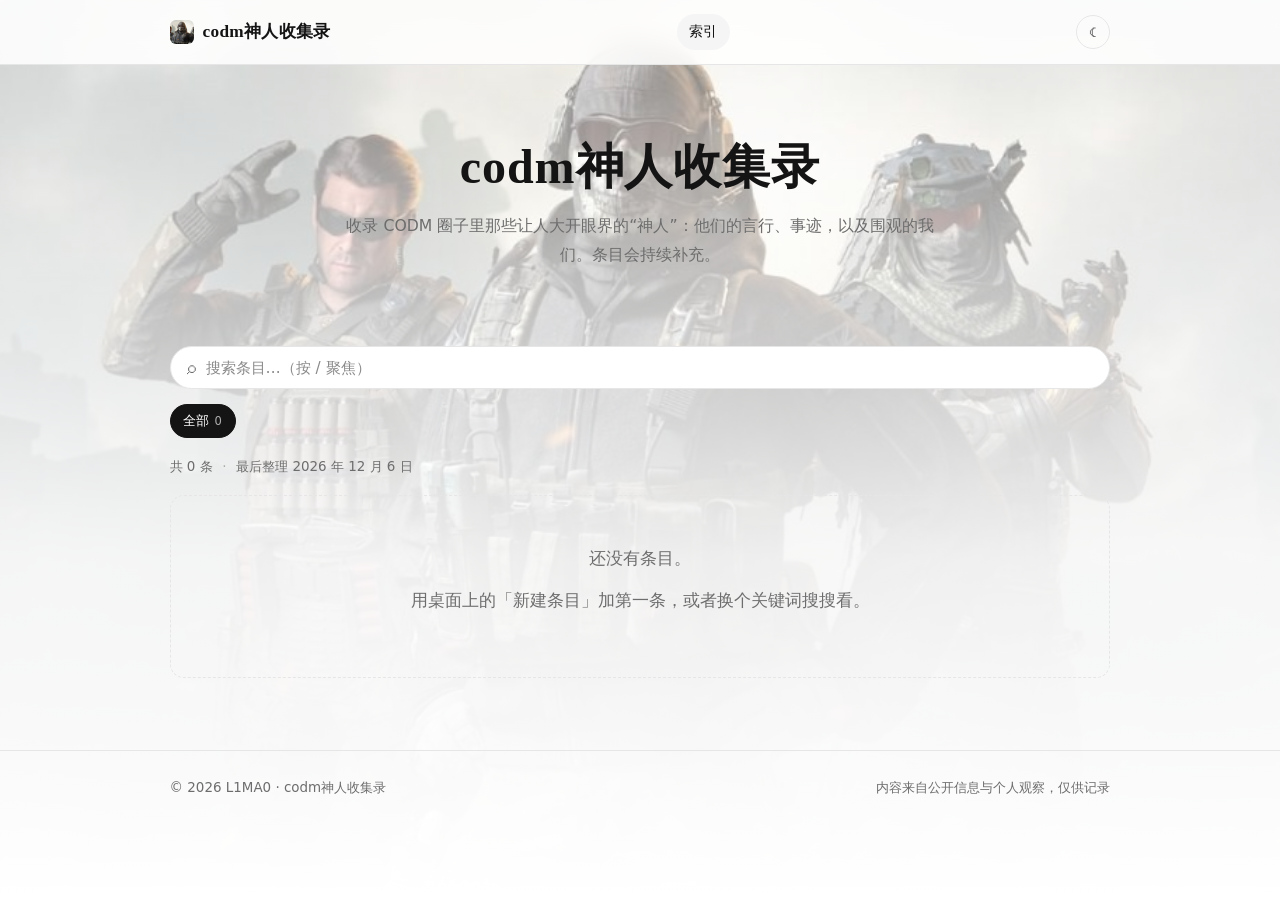
==== codm/index.html @ ee38b470 "维基迁移到 /codm/，旧 /wiki/ 地址自动跳转" ====
<!DOCTYPE html>
<html lang="zh-CN" data-theme="light">
<head>
  <meta charset="utf-8">
  <meta name="viewport" content="width=device-width, initial-scale=1">
  <title>codm神人收集录</title>
  <meta name="description" content="收录 CODM 圈子里那些让人大开眼界的“神人”与事迹。">
  <meta name="author" content="L1MA0">
  <meta property="og:type" content="website">
  <meta property="og:title" content="codm神人收集录">
  <meta property="og:description" content="收录 CODM 圈子里那些让人大开眼界的“神人”与事迹。">
  <link rel="icon" href="assets/images/codm-32.png" sizes="32x32" type="image/png">
  <link rel="icon" href="assets/images/codm-16.png" sizes="16x16" type="image/png">
  <link rel="shortcut icon" href="assets/images/codm.ico">
  <link rel="apple-touch-icon" href="assets/images/codm-180.png">
  <link rel="stylesheet" href="assets/css/codm.css?v=3">
  <script>
    (function () {
      try {
        var t = localStorage.getItem("theme");
        if (!t) {
          t = window.matchMedia("(prefers-color-scheme: dark)").matches ? "dark" : "light";
        }
        document.documentElement.setAttribute("data-theme", t);
      } catch (e) {}
    })();
  </script>
</head>
<body>

  <header class="site-header">
    <div class="shell header-inner">
      <a class="brand" href="#/">
        <img src="assets/images/codm-32.png" alt="">
        <span>codm神人收集录</span>
      </a>
      <nav class="site-nav" aria-label="主导航">
        <ul>
          <li><a href="#/" data-nav="home">索引</a></li>
        </ul>
      </nav>
      <button class="theme-toggle" type="button" aria-label="切换主题">☾</button>
    </div>
  </header>

  <main class="shell" id="app">
    <!-- 内容由 wiki.js 渲染 -->
  </main>

  <footer class="site-footer">
    <div class="shell footer-inner">
      <span>© <span data-year>2026</span> L1MA0 · codm神人收集录</span>
      <span>内容来自公开信息与个人观察，仅供记录</span>
    </div>
  </footer>

  <script src="assets/js/entries.js?v=3"></script>
  <script src="assets/js/codm.js?v=3"></script>
</body>
</html>
---- codm/assets/css/codm.css ----
/* ==========================================================================
   codm神人收集录 —— 维基样式
   配色只改 :root 和 html[data-theme="dark"] 里的变量。
   ========================================================================== */

:root {
  --bg: #ffffff;
  --bg-soft: #f5f5f5;
  --card: #ffffff;
  --text: #141414;
  --text-soft: #6d6d6d;
  --line: #e6e6e6;
  --accent: #141414;
  --accent-soft: #ededed;
  --shadow: 0 8px 24px rgba(0, 0, 0, 0.06);

  /* 背景图 + 白色蒙版 */
  --bg-image: url("../images/bg.jpg");
  --header-bg: rgba(255, 255, 255, 0.86);

  --radius: 14px;
  --shell: 62rem;

  --font-sans: system-ui, -apple-system, "Segoe UI", "PingFang SC",
    "Hiragino Sans GB", "Microsoft YaHei", "Source Han Sans SC", sans-serif;
  --font-serif: Georgia, "Songti SC", "Noto Serif SC", "SimSun", serif;
  --font-mono: ui-monospace, SFMono-Regular, Consolas, "Liberation Mono", monospace;
}

html[data-theme="dark"] {
  --bg: #0f0f10;
  --bg-soft: #1a1a1c;
  --card: #161618;
  --text: #f2f2f2;
  --text-soft: #9b9b9b;
  --line: #2a2a2c;
  --accent: #f2f2f2;
  --accent-soft: #262628;
  --shadow: 0 10px 28px rgba(0, 0, 0, 0.45);
  --header-bg: rgba(15, 15, 16, 0.86);
}

/* ============================ 基础 ============================ */

*,
*::before,
*::after {
  box-sizing: border-box;
}

html {
  -webkit-text-size-adjust: 100%;
  scroll-behavior: smooth;
}

body {
  margin: 0;
  background-color: var(--bg);
  background-image:
    linear-gradient(
      180deg,
      rgba(255, 255, 255, 0.42) 0%,
      rgba(255, 255, 255, 0.72) 30%,
      rgba(255, 255, 255, 0.93) 62%,
      #ffffff 100%
    ),
    var(--bg-image);
  background-size: cover, cover;
  background-position: center top, center top;
  background-repeat: no-repeat, no-repeat;
  background-attachment: fixed, fixed;
  color: var(--text);
  font-family: var(--font-sans);
  font-size: 17px;
  line-height: 1.75;
  -webkit-font-smoothing: antialiased;
  transition: background-color 0.25s ease, color 0.25s ease;
}

html[data-theme="dark"] body {
  background-image:
    linear-gradient(
      180deg,
      rgba(10, 10, 11, 0.72) 0%,
      rgba(10, 10, 11, 0.88) 32%,
      rgba(10, 10, 11, 0.96) 60%,
      #0f0f10 100%
    ),
    var(--bg-image);
}

a {
  color: inherit;
  text-decoration: none;
}

img {
  max-width: 100%;
  height: auto;
  display: block;
}

::selection {
  background: var(--accent-soft);
  color: var(--text);
}

:focus-visible {
  outline: 2px solid var(--accent);
  outline-offset: 3px;
  border-radius: 4px;
}

.shell {
  width: 100%;
  max-width: var(--shell);
  margin: 0 auto;
  padding: 0 1.6rem;
}

/* ============================ 页头 ============================ */

.site-header {
  position: sticky;
  top: 0;
  z-index: 40;
  background: var(--header-bg);
  -webkit-backdrop-filter: saturate(180%) blur(12px);
  backdrop-filter: saturate(180%) blur(12px);
  border-bottom: 1px solid var(--line);
}

.header-inner {
  display: flex;
  align-items: center;
  justify-content: space-between;
  gap: 1.2rem;
  min-height: 4rem;
}

.brand {
  display: flex;
  align-items: center;
  gap: 0.55rem;
  font-family: var(--font-serif);
  font-size: 1.08rem;
  font-weight: 600;
  letter-spacing: 0.02em;
  white-space: nowrap;
}

.brand img {
  width: 24px;
  height: 24px;
  border-radius: 6px;
}

.site-nav ul {
  display: flex;
  gap: 0.2rem;
  margin: 0;
  padding: 0;
  list-style: none;
}

.site-nav a {
  display: inline-block;
  padding: 0.32rem 0.8rem;
  font-size: 0.9rem;
  color: var(--text-soft);
  border-radius: 999px;
  transition: background-color 0.15s ease, color 0.15s ease;
}

.site-nav a:hover,
.site-nav a[aria-current="page"] {
  color: var(--text);
  background: var(--bg-soft);
}

.theme-toggle {
  width: 2.15rem;
  height: 2.15rem;
  display: grid;
  place-items: center;
  flex: none;
  font-size: 0.95rem;
  color: var(--text-soft);
  background: transparent;
  border: 1px solid var(--line);
  border-radius: 999px;
  cursor: pointer;
  transition: background-color 0.15s ease, color 0.15s ease;
}

.theme-toggle:hover {
  background: var(--bg-soft);
  color: var(--text);
}

/* ============================ 首页 ============================ */

.hero {
  padding: clamp(2.6rem, 7vw, 4.5rem) 0 clamp(1rem, 3vw, 1.6rem);
  text-align: center;
}

.hero h1 {
  margin: 0 0 0.9rem;
  font-family: var(--font-serif);
  font-size: clamp(2rem, 6vw, 3rem);
  font-weight: 600;
  line-height: 1.25;
  letter-spacing: 0.02em;
}

.hero p {
  max-width: 38rem;
  margin: 0 auto 1.4rem;
  color: var(--text-soft);
  font-size: 0.98rem;
  line-height: 1.85;
}

/* 猫娘计数（Moe-counter，失败自动换成 hits.sh 徽章） */
.cat-counter {
  display: flex;
  justify-content: center;
  margin: 0.4rem auto 0;
}

.cat-counter img {
  height: clamp(2.4rem, 5vw, 3rem);
  width: auto;
  border-radius: 6px;
  opacity: 0.96;
}

/* ============================ 工具栏 ============================ */

.toolbar {
  display: flex;
  align-items: center;
  gap: 0.75rem;
  margin: 1.8rem 0 0.9rem;
}

.search {
  display: flex;
  align-items: center;
  flex: 1;
  gap: 0.5rem;
  padding: 0 1rem;
  height: 2.7rem;
  background: var(--card);
  border: 1px solid var(--line);
  border-radius: 999px;
  transition: border-color 0.15s ease, box-shadow 0.15s ease;
}

.search:focus-within {
  border-color: var(--accent);
  box-shadow: 0 0 0 3px var(--accent-soft);
}

.search-icon {
  font-size: 1.1rem;
  color: var(--text-soft);
}

.search input {
  flex: 1;
  min-width: 0;
  font: inherit;
  font-size: 0.95rem;
  color: var(--text);
  background: none;
  border: 0;
  outline: none;
}

.search input::placeholder {
  color: var(--text-soft);
  opacity: 0.8;
}

/* 分类 chips */
.chips {
  display: flex;
  flex-wrap: wrap;
  gap: 0.45rem;
  margin-bottom: 1.1rem;
}

.chip {
  display: inline-flex;
  align-items: center;
  gap: 0.32rem;
  padding: 0.26rem 0.8rem;
  font-size: 0.84rem;
  color: var(--text-soft);
  border: 1px solid var(--line);
  border-radius: 999px;
  transition: color 0.15s ease, border-color 0.15s ease;
}

.chip:hover {
  color: var(--accent);
  border-color: var(--accent);
}

.chip.is-active {
  color: #fff;
  background: var(--accent);
  border-color: var(--accent);
}

html[data-theme="dark"] .chip.is-active {
  color: #1a1a21;
}

.chip-count {
  font-size: 0.72rem;
  opacity: 0.65;
}

/* ============================ 条目索引 ============================ */

.index-meta {
  display: flex;
  flex-wrap: wrap;
  align-items: center;
  gap: 0.6rem;
  margin: 0 0 1rem;
  font-size: 0.84rem;
  color: var(--text-soft);
}

.index-meta .sep {
  opacity: 0.5;
}

.index-group {
  margin-bottom: 1.6rem;
}

.index-letter {
  position: sticky;
  top: 4rem;
  z-index: 5;
  display: flex;
  align-items: center;
  gap: 0.7rem;
  margin: 0 0 0.4rem;
  padding: 0.35rem 0;
  font-size: 0.78rem;
  font-weight: 600;
  letter-spacing: 0.1em;
  color: var(--text-soft);
  background: var(--header-bg);
  -webkit-backdrop-filter: blur(8px);
  backdrop-filter: blur(8px);
}

.index-letter::after {
  content: "";
  flex: 1;
  height: 1px;
  background: var(--line);
}

.entry-list {
  margin: 0;
  padding: 0;
  list-style: none;
}

.entry-list li {
  border-bottom: 1px solid var(--line);
}

.entry-list a {
  display: block;
  padding: 0.75rem 0.2rem;
  transition: color 0.15s ease;
}

.entry-list a:hover {
  color: var(--accent);
}

.entry-name {
  font-family: var(--font-serif);
  font-size: 1.05rem;
  font-weight: 600;
}

.entry-desc {
  display: block;
  margin-top: 0.15rem;
  font-size: 0.86rem;
  line-height: 1.6;
  color: var(--text-soft);
}

.empty {
  padding: 3rem 1rem;
  text-align: center;
  color: var(--text-soft);
  border: 1px dashed var(--line);
  border-radius: var(--radius);
}

.empty p {
  margin: 0 0 0.8rem;
}

/* ============================ 条目页 ============================ */

.entry-page {
  max-width: 46rem;
  margin: 0 auto;
  padding: clamp(2rem, 5vw, 3rem) 0 0;
}

.breadcrumb {
  display: inline-block;
  margin-bottom: 1.4rem;
  font-size: 0.86rem;
  color: var(--text-soft);
}

.breadcrumb:hover {
  color: var(--accent);
}

.entry-title {
  margin: 0.4rem 0 0.8rem;
  font-family: var(--font-serif);
  font-size: clamp(1.8rem, 5vw, 2.4rem);
  font-weight: 600;
  line-height: 1.3;
}

.entry-meta {
  display: flex;
  flex-wrap: wrap;
  align-items: center;
  gap: 0.6rem;
  margin-bottom: 1.6rem;
  font-size: 0.84rem;
  color: var(--text-soft);
}

.entry-meta > * + *::before {
  content: "·";
  margin-right: 0.55rem;
  opacity: 0.55;
}

.entry-summary {
  margin: 0 0 1.2rem;
  padding: 0.9rem 1.1rem;
  font-size: 0.95rem;
  line-height: 1.75;
  color: var(--text-soft);
  background: var(--bg-soft);
  border-left: 2px solid var(--accent);
  border-radius: 0 10px 10px 0;
}

/* 阅读量徽章 */
.read-count img {
  height: 1.05rem;
  width: auto;
  border-radius: 3px;
  vertical-align: -0.15em;
  opacity: 0.9;
}

/* ============================ 正文 ============================ */

.prose {
  font-size: 1.02rem;
  line-height: 1.95;
}

.prose p {
  margin: 0 0 1.35em;
}

.prose h2 {
  margin: 2.4em 0 0.8em;
  font-family: var(--font-serif);
  font-size: 1.35rem;
  font-weight: 600;
}

.prose h3 {
  margin: 2em 0 0.6em;
  font-size: 1.08rem;
  font-weight: 600;
}

.prose ul,
.prose ol {
  margin: 0 0 1.35em;
  padding-left: 1.35em;
}

.prose li {
  margin: 0.35em 0;
}

.prose blockquote {
  margin: 1.7em 0;
  padding: 0.85em 1.1em;
  color: var(--text-soft);
  background: var(--bg-soft);
  border-left: 2px solid var(--accent);
  border-radius: 0 10px 10px 0;
}

.prose blockquote p:last-child {
  margin-bottom: 0;
}

.prose code {
  padding: 0.15em 0.4em;
  font-family: var(--font-mono);
  font-size: 0.88em;
  background: var(--bg-soft);
  border-radius: 4px;
}

.prose pre {
  margin: 1.6em 0;
  padding: 1rem 1.1rem;
  overflow-x: auto;
  font-size: 0.86rem;
  line-height: 1.65;
  background: var(--bg-soft);
  border: 1px solid var(--line);
  border-radius: 10px;
}

.prose pre code {
  padding: 0;
  background: none;
}

.prose img {
  margin: 1.6em auto;
  border-radius: 10px;
  max-height: 72vh;
  object-fit: contain;
  cursor: zoom-in;
}

.prose figure {
  margin: 2em 0;
}

.prose figcaption {
  margin-top: 0.7em;
  font-size: 0.84rem;
  text-align: center;
  color: var(--text-soft);
}

.prose hr {
  margin: 2.6em 0;
  border: 0;
  border-top: 1px solid var(--line);
}

.prose table {
  width: 100%;
  margin: 1.6em 0;
  border-collapse: collapse;
  font-size: 0.92rem;
}

.prose th,
.prose td {
  padding: 0.6em 0.8em;
  text-align: left;
  border-bottom: 1px solid var(--line);
}

/* [[双链]] */
.wikilink {
  color: var(--accent);
  text-decoration: underline;
  text-decoration-thickness: 1px;
  text-underline-offset: 3px;
}

.wikilink.is-new {
  color: #9a948c;
  text-decoration-style: dashed;
}

/* ============================ 反向链接 / 相关 ============================ */

.entry-foot {
  margin-top: 3rem;
  padding-top: 1.4rem;
  border-top: 1px solid var(--line);
}

.entry-foot h2 {
  margin: 0 0 0.7rem;
  font-size: 0.78rem;
  font-weight: 600;
  letter-spacing: 0.14em;
  text-transform: uppercase;
  color: var(--text-soft);
}

.link-list {
  display: flex;
  flex-wrap: wrap;
  gap: 0.45rem;
  margin: 0 0 1.4rem;
  padding: 0;
  list-style: none;
}

.link-list a {
  display: inline-block;
  padding: 0.22rem 0.7rem;
  font-size: 0.86rem;
  background: var(--bg-soft);
  border: 1px solid var(--line);
  border-radius: 999px;
  transition: color 0.15s ease, border-color 0.15s ease;
}

.link-list a:hover {
  color: var(--accent);
  border-color: var(--accent);
}

/* ============================ 页脚 ============================ */

.site-footer {
  margin-top: clamp(3rem, 7vw, 4.5rem);
  padding: 1.6rem 0 2.6rem;
  font-size: 0.84rem;
  color: var(--text-soft);
  border-top: 1px solid var(--line);
}

.footer-inner {
  display: flex;
  flex-wrap: wrap;
  justify-content: space-between;
  gap: 0.8rem;
}

.footer-inner a:hover {
  color: var(--accent);
}

/* ============================ 图片放大 ============================ */

.lightbox {
  position: fixed;
  inset: 0;
  z-index: 100;
  display: flex;
  align-items: center;
  justify-content: center;
  padding: 4vw;
  background: rgba(10, 10, 12, 0.9);
  opacity: 0;
  pointer-events: none;
  transition: opacity 0.2s ease;
}

.lightbox.is-open {
  opacity: 1;
  pointer-events: auto;
}

.lightbox img {
  max-width: 100%;
  max-height: 100%;
  border-radius: 6px;
  box-shadow: 0 24px 60px rgba(0, 0, 0, 0.55);
  cursor: zoom-out;
}

.lightbox-close {
  position: absolute;
  top: 1rem;
  right: 1rem;
  width: 2.6rem;
  height: 2.6rem;
  display: grid;
  place-items: center;
  font-size: 1.4rem;
  color: #fff;
  background: rgba(255, 255, 255, 0.08);
  border: 1px solid rgba(255, 255, 255, 0.3);
  border-radius: 999px;
  cursor: pointer;
}

/* ============================ 响应式 ============================ */

@media (max-width: 640px) {
  body {
    font-size: 16px;
  }

  .shell {
    padding: 0 1.15rem;
  }

  .header-inner {
    gap: 0.6rem;
  }

  .brand {
    font-size: 0.98rem;
  }

  .site-nav a {
    padding: 0.3rem 0.6rem;
    font-size: 0.84rem;
  }

  .index-letter {
    top: 3.6rem;
  }
}

@media (prefers-reduced-motion: reduce) {
  html {
    scroll-behavior: auto;
  }

  *,
  *::before,
  *::after {
    transition-duration: 0.001ms !important;
    animation-duration: 0.001ms !important;
  }
}
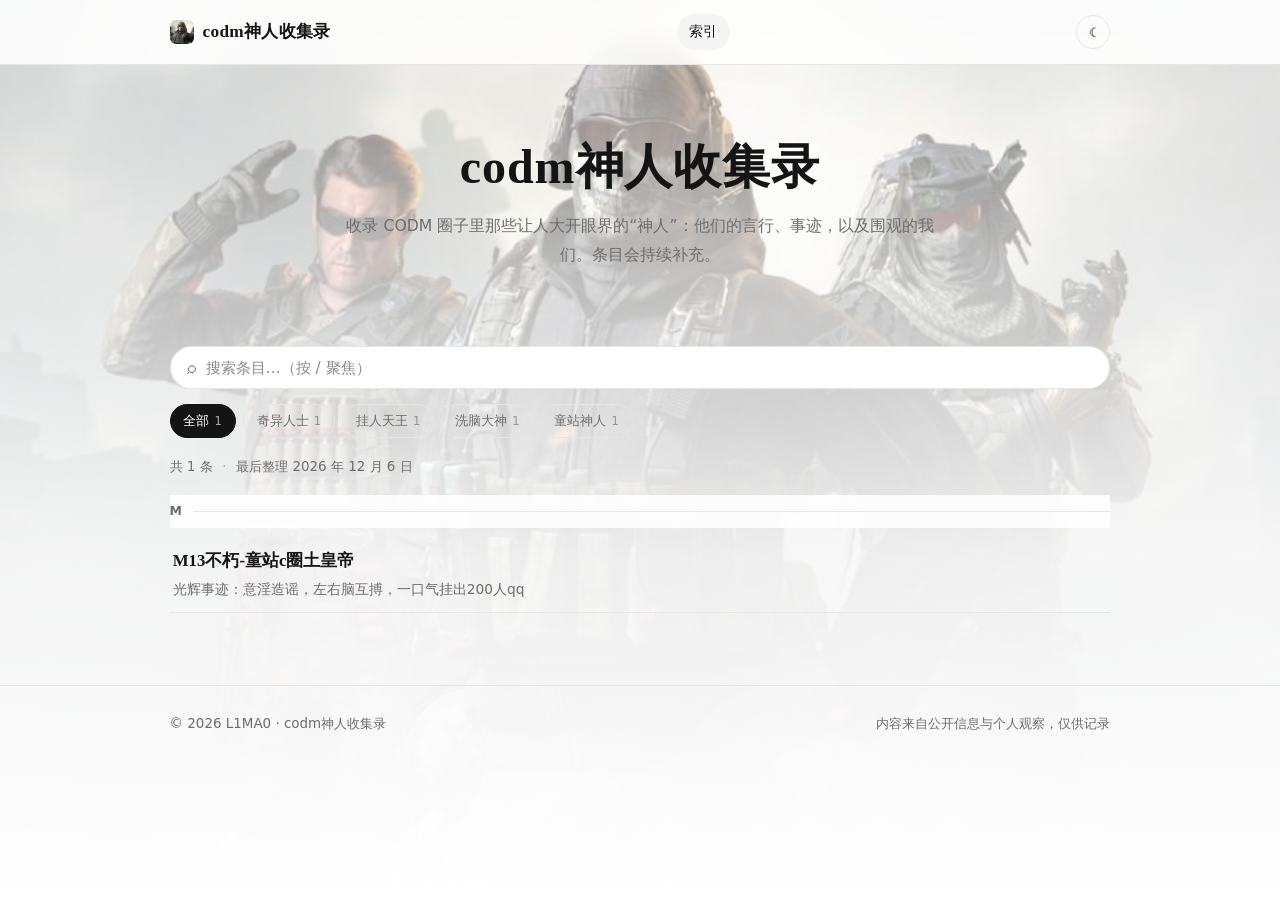
==== commit a8b77e49: "新增条目：M13不朽-童站c圈土皇帝" ====
--- a/codm/index.html
+++ b/codm/index.html
@@ -13,7 +13,7 @@
   <link rel="icon" href="assets/images/codm-16.png" sizes="16x16" type="image/png">
   <link rel="shortcut icon" href="assets/images/codm.ico">
   <link rel="apple-touch-icon" href="assets/images/codm-180.png">
-  <link rel="stylesheet" href="assets/css/codm.css?v=3">
+  <link rel="stylesheet" href="assets/css/codm.css?v=4">
   <script>
     (function () {
       try {
@@ -54,7 +54,7 @@
     </div>
   </footer>
 
-  <script src="assets/js/entries.js?v=3"></script>
-  <script src="assets/js/codm.js?v=3"></script>
+  <script src="assets/js/entries.js?v=4"></script>
+  <script src="assets/js/codm.js?v=4"></script>
 </body>
 </html>
--- a/codm/assets/css/codm.css
+++ b/codm/assets/css/codm.css
@@ -419,8 +419,20 @@
 
 .entry-page {
   max-width: 46rem;
-  margin: 0 auto;
-  padding: clamp(2rem, 5vw, 3rem) 0 0;
+  margin: 1.2rem auto 0;
+  padding: clamp(1.4rem, 4vw, 2rem) clamp(1.1rem, 3vw, 1.8rem);
+  background: rgba(255, 255, 255, 0.66);
+  -webkit-backdrop-filter: blur(4px) saturate(140%);
+  backdrop-filter: blur(4px) saturate(140%);
+  border: 1px solid rgba(255, 255, 255, 0.7);
+  border-radius: 18px;
+  box-shadow: 0 10px 30px rgba(0, 0, 0, 0.05);
+}
+
+html[data-theme="dark"] .entry-page {
+  background: rgba(14, 14, 16, 0.62);
+  border-color: rgba(255, 255, 255, 0.06);
+  box-shadow: 0 10px 30px rgba(0, 0, 0, 0.35);
 }
 
 .breadcrumb {
@@ -749,3 +761,61 @@
     animation-duration: 0.001ms !important;
   }
 }
+
+/* ============================ 条目两块 ============================ */
+
+.entry-section {
+  margin: 0 0 2.2rem;
+}
+
+.section-title {
+  display: flex;
+  align-items: center;
+  gap: 0.8rem;
+  margin: 0 0 0.9rem;
+  font-size: 0.78rem;
+  font-weight: 600;
+  letter-spacing: 0.16em;
+  color: var(--text-soft);
+  text-transform: uppercase;
+}
+
+.section-title::after {
+  content: "";
+  flex: 1;
+  height: 1px;
+  background: var(--line);
+}
+
+.desc-box {
+  padding: 1rem 1.2rem;
+  font-size: 1rem;
+  line-height: 1.8;
+  background: var(--bg-soft);
+  border-left: 2px solid var(--accent);
+  border-radius: 0 10px 10px 0;
+}
+
+.no-content {
+  margin: 0 0 1em;
+  color: var(--text-soft);
+}
+
+/* 投稿行 */
+.entry-contact {
+  margin: 2.6rem 0 0;
+  padding-top: 1.1rem;
+  font-size: 0.88rem;
+  color: var(--text-soft);
+  border-top: 1px solid var(--line);
+}
+
+.entry-contact a {
+  color: var(--text);
+  text-decoration: underline;
+  text-underline-offset: 3px;
+}
+
+.entry-contact a:hover {
+  color: var(--accent);
+}
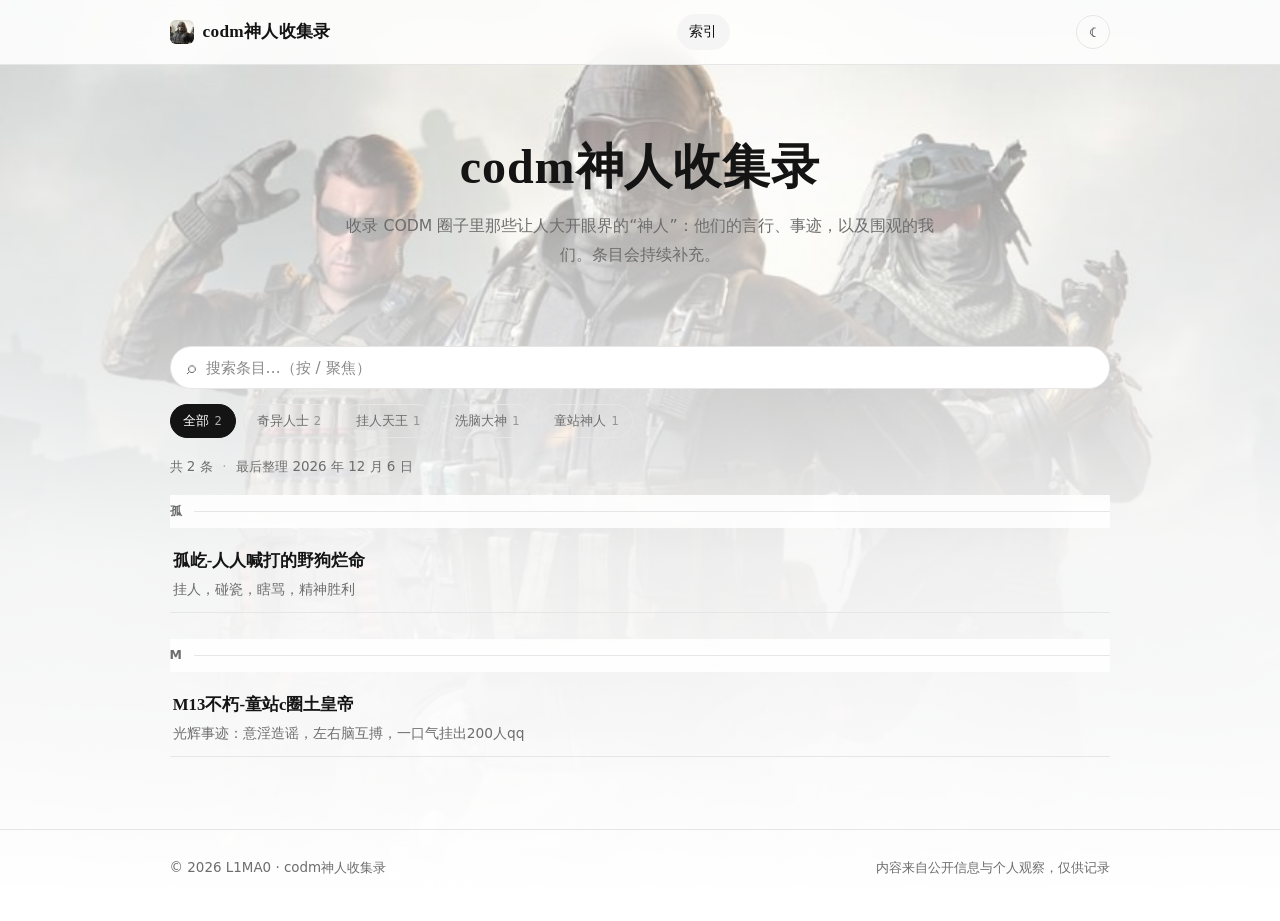
==== commit 148bd93c: "新增条目：孤屹-人人喊打的野狗烂命" ====
--- a/codm/index.html
+++ b/codm/index.html
@@ -13,7 +13,7 @@
   <link rel="icon" href="assets/images/codm-16.png" sizes="16x16" type="image/png">
   <link rel="shortcut icon" href="assets/images/codm.ico">
   <link rel="apple-touch-icon" href="assets/images/codm-180.png">
-  <link rel="stylesheet" href="assets/css/codm.css?v=4">
+  <link rel="stylesheet" href="assets/css/codm.css?v=6">
   <script>
     (function () {
       try {
@@ -54,7 +54,7 @@
     </div>
   </footer>
 
-  <script src="assets/js/entries.js?v=4"></script>
-  <script src="assets/js/codm.js?v=4"></script>
+  <script src="assets/js/entries.js?v=6"></script>
+  <script src="assets/js/codm.js?v=6"></script>
 </body>
 </html>
--- a/codm/assets/css/codm.css
+++ b/codm/assets/css/codm.css
@@ -818,4 +818,24 @@
 
 .entry-contact a:hover {
   color: var(--accent);
+}
+/* 简单回顾：多行段落，左侧细线区分 */
+.recap-box {
+  padding-left: 1rem;
+  border-left: 2px solid var(--line);
+}
+
+.recap-box p {
+  margin: 0 0 0.55em;
+  font-size: 0.96rem;
+  line-height: 1.85;
+  color: var(--text);
+}
+
+.recap-box p:last-child {
+  margin-bottom: 0;
+}
+
+.recap-box .no-content {
+  color: var(--text-soft);
 }
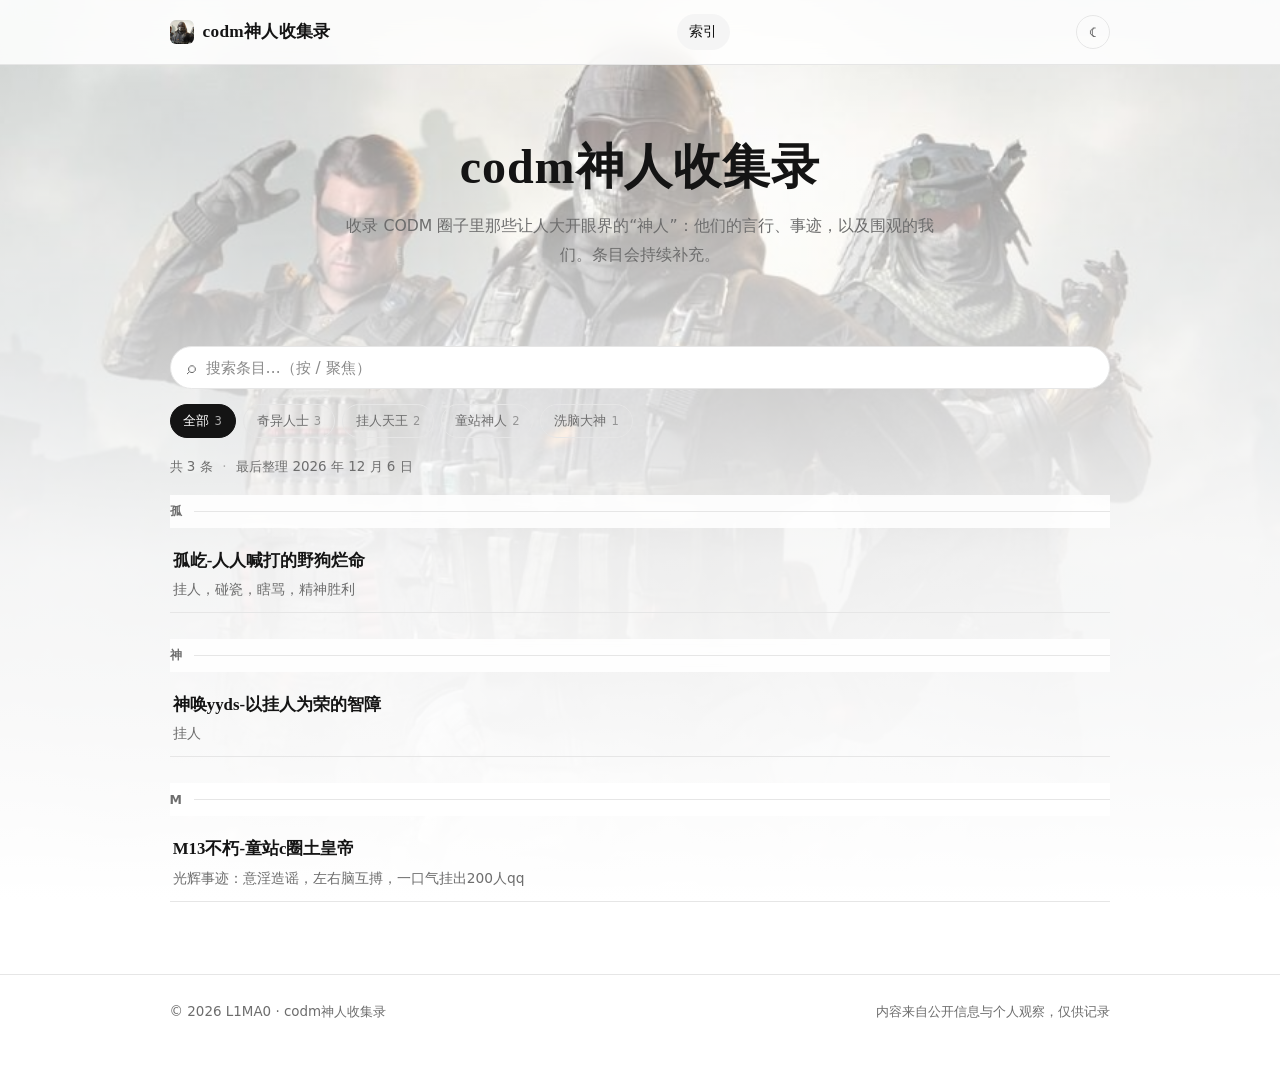
==== commit a277c1b4: "新增条目：神唤yyds-以挂人为荣的智障" ====
--- a/codm/index.html
+++ b/codm/index.html
@@ -13,7 +13,7 @@
   <link rel="icon" href="assets/images/codm-16.png" sizes="16x16" type="image/png">
   <link rel="shortcut icon" href="assets/images/codm.ico">
   <link rel="apple-touch-icon" href="assets/images/codm-180.png">
-  <link rel="stylesheet" href="assets/css/codm.css?v=6">
+  <link rel="stylesheet" href="assets/css/codm.css?v=7">
   <script>
     (function () {
       try {
@@ -54,7 +54,7 @@
     </div>
   </footer>
 
-  <script src="assets/js/entries.js?v=6"></script>
-  <script src="assets/js/codm.js?v=6"></script>
+  <script src="assets/js/entries.js?v=7"></script>
+  <script src="assets/js/codm.js?v=7"></script>
 </body>
 </html>
